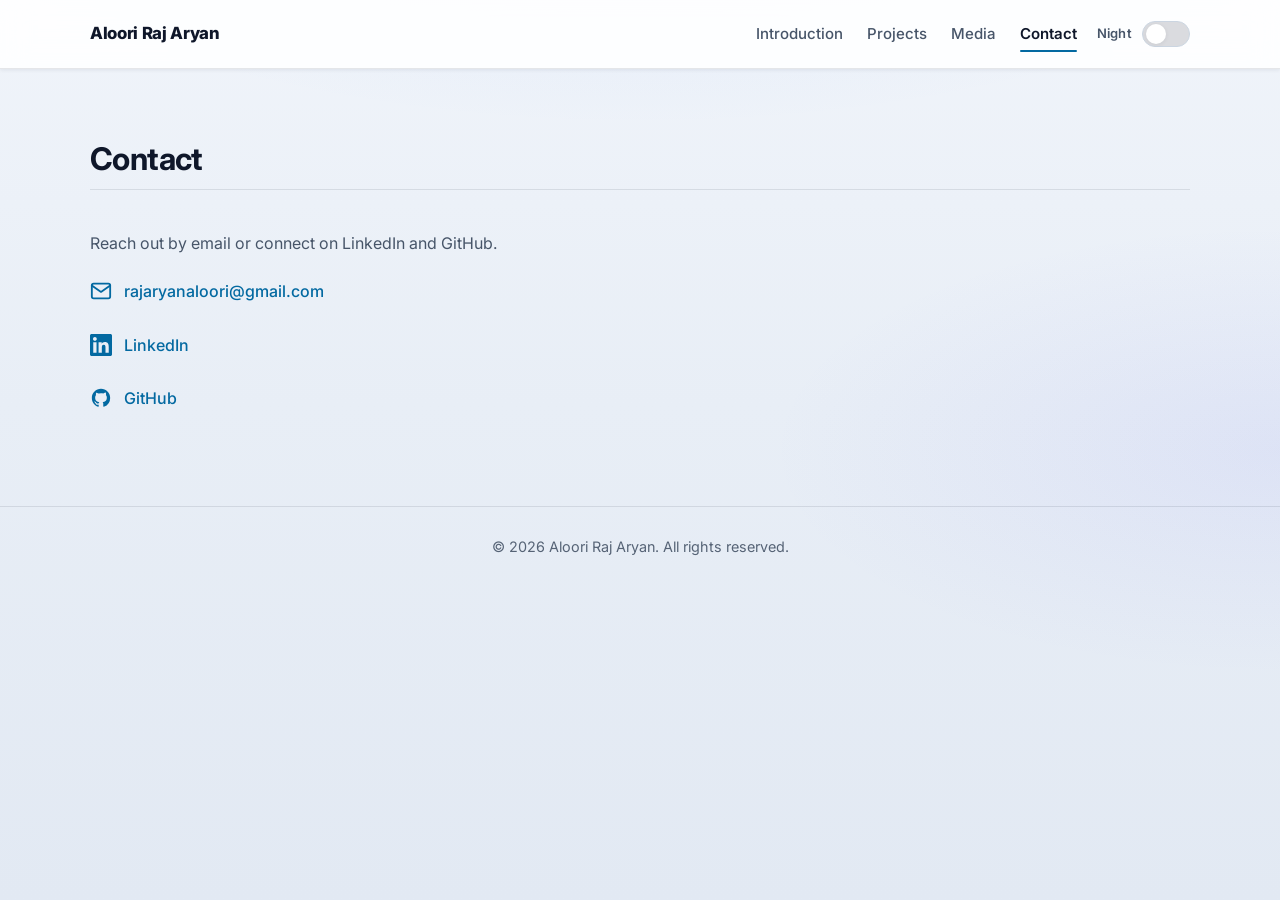
==== contact.html @ c7e55b01 "Seperated pages and added contact links" ====
<!doctype html>
<html lang="en">
  <head>
    <meta charset="UTF-8" />
    <meta name="viewport" content="width=device-width, initial-scale=1.0" />
    <title>Contact | Aloori Raj Aryan</title>
    <meta name="description" content="Contact — Aloori Raj Aryan portfolio." />
    <link rel="preconnect" href="https://fonts.googleapis.com" />
    <link rel="preconnect" href="https://fonts.gstatic.com" crossorigin />
    <link
      href="https://fonts.googleapis.com/css2?family=Inter:wght@400;500;700;800&display=swap"
      rel="stylesheet"
    />
    <link rel="stylesheet" href="./styles.css" />
    <script>
      (function () {
        try {
          var k = "portfolio-theme";
          var s = localStorage.getItem(k);
          if (s === "light" || s === "dark") {
            document.documentElement.setAttribute("data-theme", s);
          } else {
            document.documentElement.setAttribute("data-theme", "light");
          }
        } catch (e) {
          document.documentElement.setAttribute("data-theme", "light");
        }
      })();
    </script>
  </head>
  <body>
    <header class="site-header">
      <div class="container nav-wrap">
        <a class="brand" href="./index.html">Aloori Raj Aryan</a>
        <nav class="nav">
          <a href="./index.html">Introduction</a>
          <a href="./projects.html">Projects</a>
          <a href="./media.html">Media</a>
          <a href="./contact.html" aria-current="page">Contact</a>
        </nav>
        <div class="header-end">
          <label class="theme-switch">
            <span class="theme-switch__label">Night</span>
            <span class="theme-switch__wrap">
              <input
                type="checkbox"
                class="theme-switch__input"
                id="theme-switch-input"
                role="switch"
                aria-checked="false"
                aria-label="Night mode"
              />
              <span class="theme-switch__track" aria-hidden="true">
                <span class="theme-switch__thumb"></span>
              </span>
            </span>
          </label>
          <button class="menu-btn" aria-label="Toggle menu">Menu</button>
        </div>
      </div>
    </header>

    <main>
      <section id="contact" class="section">
        <div class="container">
          <h2>Contact</h2>
          <p class="section-text">
            Reach out by email or connect on LinkedIn and GitHub.
          </p>
          <div class="contact-links">
            <a href="mailto:rajaryanaloori@gmail.com" class="contact-link">
              <span class="contact-link__icon" aria-hidden="true">
                <svg xmlns="http://www.w3.org/2000/svg" viewBox="0 0 24 24" fill="none" stroke="currentColor" stroke-width="2" stroke-linecap="round" stroke-linejoin="round">
                  <path d="M4 4h16c1.1 0 2 .9 2 2v12c0 1.1-.9 2-2 2H4c-1.1 0-2-.9-2-2V6c0-1.1.9-2 2-2z" />
                  <polyline points="22,6 12,13 2,6" />
                </svg>
              </span>
              <span class="contact-link__text">rajaryanaloori@gmail.com</span>
            </a>
            <a
              href="https://www.linkedin.com/in/aloori-raj-aryan-b364081b4/"
              target="_blank"
              rel="noopener noreferrer"
              class="contact-link"
            >
              <span class="contact-link__icon" aria-hidden="true">
                <svg xmlns="http://www.w3.org/2000/svg" viewBox="0 0 24 24" fill="currentColor" aria-hidden="true">
                  <path d="M20.447 20.452h-3.554v-5.569c0-1.328-.027-3.037-1.852-3.037-1.853 0-2.136 1.445-2.136 2.939v5.667H9.351V9h3.414v1.561h.046c.477-.9 1.637-1.85 3.37-1.85 3.601 0 4.267 2.37 4.267 5.455v6.286zM5.337 7.433c-1.144 0-2.063-.926-2.063-2.065 0-1.138.92-2.063 2.063-2.063 1.14 0 2.064.925 2.064 2.063 0 1.139-.925 2.065-2.064 2.065zm1.782 13.019H3.555V9h3.564v11.452zM22.225 0H1.771C.792 0 0 .774 0 1.729v20.542C0 23.227.792 24 1.771 24h20.451C23.2 24 24 23.227 24 22.271V1.729C24 .774 23.2 0 22.222 0h.003z" />
                </svg>
              </span>
              <span class="contact-link__text">LinkedIn</span>
            </a>
            <a
              href="https://github.com/Aloori-Raj-Aryan"
              target="_blank"
              rel="noopener noreferrer"
              class="contact-link"
            >
              <span class="contact-link__icon" aria-hidden="true">
                <svg xmlns="http://www.w3.org/2000/svg" viewBox="0 0 24 24" fill="currentColor" aria-hidden="true">
                  <path fill-rule="evenodd" d="M12 2C6.477 2 2 6.484 2 12.02c0 4.428 2.865 8.18 6.839 9.504.5.092.682-.217.682-.483 0-.237-.008-.866-.013-1.7-2.782.605-3.369-1.343-3.369-1.343-.454-1.158-1.11-1.466-1.11-1.466-.908-.62.069-.608.069-.608 1.003.07 1.531 1.032 1.531 1.032.892 1.53 2.341 1.088 2.91.832.092-.647.35-1.088.636-1.338-2.22-.253-4.555-1.113-4.555-4.951 0-1.093.39-1.988 1.031-2.688-.103-.253-.446-1.272.098-2.65 0 0 .84-.27 2.75 1.026A9.564 9.564 0 0112 6.844c.85.004 1.705.115 2.504.337 1.909-1.296 2.747-1.027 2.747-1.027.546 1.379.202 2.398.1 2.651.64.7 1.028 1.595 1.028 2.688 0 3.848-2.339 4.695-4.566 4.943.359.309.678.92.678 1.855 0 1.338-.012 2.419-.012 2.747 0 .268.18.58.688.482A10.019 10.019 0 0022 12.02C22 6.484 17.522 2 12 2z" clip-rule="evenodd" />
                </svg>
              </span>
              <span class="contact-link__text">GitHub</span>
            </a>
          </div>
        </div>
      </section>
    </main>

    <footer class="site-footer">
      <div class="container">
        <p>
          &copy; <span id="year"></span> Aloori Raj Aryan. All rights reserved.
        </p>
      </div>
    </footer>

    <script src="./script.js"></script>
  </body>
</html>
---- styles.css ----
:root {
  --bg: #0a0e18;
  --bg-mid: #0f1524;
  --bg-deep: #0c1220;
  --panel: #151c2d;
  --text: #e8ecf3;
  --muted: #9aa6b8;
  --primary: #6bb8ff;
  --primary-hover: #8bc9ff;
  --primary-muted: rgba(107, 184, 255, 0.14);
  --primary-glow: rgba(107, 184, 255, 0.08);
  --border: rgba(255, 255, 255, 0.1);
  --border-strong: #2b3a52;
  --section-divider: rgba(255, 255, 255, 0.04);
  --grad-spot-a: rgba(107, 184, 255, 0.09);
  --grad-spot-b: rgba(91, 110, 180, 0.06);
  --header-bg: rgba(10, 14, 24, 0.82);
  --intro-photo-bg: rgba(21, 28, 45, 0.5);
  --card-bg: linear-gradient(165deg, rgba(22, 30, 48, 0.95) 0%, rgba(15, 21, 36, 0.98) 100%);
  --code-bg: rgba(107, 184, 255, 0.1);
  --code-border: rgba(107, 184, 255, 0.2);
  --btn-primary-fg: #061018;
  --btn-primary-shadow: rgba(107, 184, 255, 0.35);
  --btn-ghost-bg: rgba(255, 255, 255, 0.03);
  --card-hover-border: rgba(107, 184, 255, 0.22);
  --card-hover-ring: rgba(107, 184, 255, 0.06);
  --video-border: rgba(255, 255, 255, 0.08);
  --contact-underline: rgba(107, 184, 255, 0.5);
  --nav-mobile-bg: rgba(17, 25, 43, 0.96);
  --nav-row-hover: rgba(255, 255, 255, 0.06);
  --menu-btn-bg: rgba(255, 255, 255, 0.04);
  --menu-btn-hover-bg: rgba(255, 255, 255, 0.08);
  --menu-btn-hover-border: rgba(255, 255, 255, 0.15);
  --switch-track-off: rgba(255, 255, 255, 0.12);
  --switch-thumb: #f1f5f9;
  --max-width: 1100px;
  --radius-sm: 10px;
  --radius-md: 14px;
  --radius-lg: 18px;
  --shadow-sm: 0 2px 8px rgba(0, 0, 0, 0.35);
  --shadow-md: 0 8px 32px rgba(0, 0, 0, 0.45);
  --shadow-glow: 0 0 0 1px rgba(107, 184, 255, 0.12);
  --ease-out: cubic-bezier(0.33, 1, 0.68, 1);
}

[data-theme="light"] {
  --bg: #f0f4fa;
  --bg-mid: #e8eef6;
  --bg-deep: #e2e9f3;
  --panel: #ffffff;
  --text: #0f172a;
  --muted: #475569;
  --primary: #0369a1;
  --primary-hover: #0284c7;
  --primary-muted: rgba(3, 105, 161, 0.12);
  --primary-glow: rgba(3, 105, 161, 0.1);
  --border: rgba(15, 23, 42, 0.1);
  --border-strong: #cbd5e1;
  --section-divider: rgba(15, 23, 42, 0.06);
  --grad-spot-a: rgba(59, 130, 246, 0.14);
  --grad-spot-b: rgba(99, 102, 241, 0.08);
  --header-bg: rgba(255, 255, 255, 0.88);
  --intro-photo-bg: rgba(241, 245, 249, 0.95);
  --card-bg: linear-gradient(165deg, #ffffff 0%, #f8fafc 100%);
  --code-bg: rgba(3, 105, 161, 0.08);
  --code-border: rgba(3, 105, 161, 0.2);
  --btn-primary-fg: #f8fafc;
  --btn-primary-shadow: rgba(3, 105, 161, 0.35);
  --btn-ghost-bg: rgba(15, 23, 42, 0.04);
  --card-hover-border: rgba(3, 105, 161, 0.28);
  --card-hover-ring: rgba(3, 105, 161, 0.08);
  --video-border: rgba(15, 23, 42, 0.1);
  --contact-underline: rgba(3, 105, 161, 0.45);
  --nav-mobile-bg: rgba(255, 255, 255, 0.96);
  --nav-row-hover: rgba(15, 23, 42, 0.06);
  --menu-btn-bg: rgba(15, 23, 42, 0.05);
  --menu-btn-hover-bg: rgba(15, 23, 42, 0.09);
  --menu-btn-hover-border: rgba(15, 23, 42, 0.18);
  --switch-track-off: rgba(15, 23, 42, 0.15);
  --switch-thumb: #ffffff;
  --shadow-sm: 0 1px 4px rgba(15, 23, 42, 0.08);
  --shadow-md: 0 12px 40px rgba(15, 23, 42, 0.12);
  --shadow-glow: 0 0 0 1px rgba(3, 105, 161, 0.12);
}

* {
  box-sizing: border-box;
}

html {
  color-scheme: dark;
}

html[data-theme="light"] {
  color-scheme: light;
}

html,
body {
  margin: 0;
  padding: 0;
  font-family: "Inter", system-ui, -apple-system, sans-serif;
  font-size: 16px;
  line-height: 1.65;
  background-color: var(--bg);
  background-image:
    radial-gradient(ellipse 120% 80% at 50% -30%, var(--grad-spot-a), transparent 55%),
    radial-gradient(ellipse 80% 50% at 100% 50%, var(--grad-spot-b), transparent 50%),
    linear-gradient(180deg, var(--bg) 0%, var(--bg-mid) 45%, var(--bg-deep) 100%);
  background-attachment: fixed;
  color: var(--text);
  scroll-behavior: smooth;
  -webkit-font-smoothing: antialiased;
  text-rendering: optimizeLegibility;
}

::selection {
  background: var(--primary-muted);
  color: var(--text);
}

img,
video {
  display: block;
  width: 100%;
  border-radius: var(--radius-md);
}

a {
  color: inherit;
}

.container {
  width: min(var(--max-width), 92%);
  margin: 0 auto;
}

.section {
  padding: clamp(56px, 8vw, 88px) 0;
  position: relative;
}

.section + .section {
  border-top: 1px solid var(--section-divider);
}

main > section:first-child {
  padding-top: clamp(48px, 7vw, 72px);
}

.site-header {
  position: sticky;
  top: 0;
  z-index: 20;
  backdrop-filter: blur(14px);
  -webkit-backdrop-filter: blur(14px);
  background: var(--header-bg);
  border-bottom: 1px solid var(--border);
  box-shadow: var(--shadow-sm);
}

.nav-wrap {
  display: flex;
  align-items: center;
  gap: clamp(12px, 2vw, 20px);
  min-height: 68px;
  flex-wrap: wrap;
}

.header-end {
  display: flex;
  align-items: center;
  gap: 10px;
  flex-shrink: 0;
}

.theme-switch {
  display: inline-flex;
  align-items: center;
  gap: 10px;
  cursor: pointer;
  user-select: none;
  font-size: 0.8125rem;
  font-weight: 600;
  color: var(--muted);
  letter-spacing: 0.02em;
}

.theme-switch:hover {
  color: var(--text);
}

.theme-switch__wrap {
  position: relative;
  display: inline-block;
  width: 48px;
  height: 26px;
  flex-shrink: 0;
}

.theme-switch__input {
  position: absolute;
  inset: 0;
  z-index: 2;
  width: 100%;
  height: 100%;
  margin: 0;
  opacity: 0;
  cursor: pointer;
}

.theme-switch__track {
  position: absolute;
  inset: 0;
  border-radius: 999px;
  background: var(--switch-track-off);
  border: 1px solid var(--border-strong);
  transition:
    background 0.25s var(--ease-out),
    border-color 0.25s var(--ease-out),
    box-shadow 0.25s var(--ease-out);
  pointer-events: none;
}

.theme-switch__thumb {
  position: absolute;
  top: 2px;
  left: 3px;
  width: 20px;
  height: 20px;
  border-radius: 50%;
  background: var(--switch-thumb);
  box-shadow: var(--shadow-sm);
  transition: transform 0.25s var(--ease-out);
  pointer-events: none;
}

.theme-switch__input:focus-visible ~ .theme-switch__track {
  outline: 2px solid var(--primary);
  outline-offset: 3px;
}

.theme-switch__input:checked ~ .theme-switch__track {
  background: var(--primary);
  border-color: var(--primary);
  box-shadow: 0 0 0 1px var(--primary-muted);
}

.theme-switch__input:checked ~ .theme-switch__track .theme-switch__thumb {
  transform: translateX(20px);
  background: #fff;
  box-shadow: 0 1px 4px rgba(0, 0, 0, 0.22);
}

.brand {
  text-decoration: none;
  font-weight: 800;
  font-size: 1.05rem;
  letter-spacing: -0.02em;
  color: var(--text);
  transition: color 0.2s var(--ease-out);
}

.brand:hover {
  color: var(--primary);
}

.nav {
  display: flex;
  flex: 1;
  justify-content: flex-end;
  gap: 8px 24px;
  flex-wrap: wrap;
  align-items: center;
  min-width: 0;
}

.nav a {
  text-decoration: none;
  color: var(--muted);
  font-size: 0.94rem;
  font-weight: 500;
  padding: 6px 0;
  position: relative;
  transition: color 0.2s var(--ease-out);
}

.nav a::after {
  content: "";
  position: absolute;
  left: 0;
  bottom: 0;
  width: 100%;
  height: 2px;
  background: var(--primary);
  border-radius: 2px;
  transform: scaleX(0);
  transform-origin: right;
  transition: transform 0.25s var(--ease-out);
}

.nav a:hover {
  color: var(--text);
}

.nav a[aria-current="page"] {
  color: var(--text);
  font-weight: 600;
}

.nav a[aria-current="page"]::after {
  transform: scaleX(1);
  transform-origin: left;
}

.nav a:hover::after {
  transform: scaleX(1);
  transform-origin: left;
}

.menu-btn {
  display: none;
  background: var(--menu-btn-bg);
  color: var(--text);
  border: 1px solid var(--border-strong);
  padding: 8px 14px;
  border-radius: var(--radius-sm);
  cursor: pointer;
  font-weight: 500;
  transition: background 0.2s, border-color 0.2s;
}

.menu-btn:hover {
  background: var(--menu-btn-hover-bg);
  border-color: var(--menu-btn-hover-border);
}

.hero-inner {
  max-width: 70ch;
}

.intro-split {
  display: grid;
  grid-template-columns: minmax(0, 1fr) minmax(0, 1.35fr);
  gap: clamp(28px, 4vw, 48px);
  align-items: start;
}

.intro-photo {
  min-width: 0;
  border-radius: var(--radius-lg);
  overflow: hidden;
  border: 1px solid var(--border);
  background: var(--intro-photo-bg);
  box-shadow: var(--shadow-md), var(--shadow-glow);
  transition: box-shadow 0.35s var(--ease-out), transform 0.35s var(--ease-out);
}

.intro-photo:hover {
  box-shadow: var(--shadow-md), 0 0 40px var(--primary-glow);
}

.intro-photo img {
  border-radius: 0;
  aspect-ratio: 4 / 5;
  object-fit: cover;
  min-height: 220px;
}

.intro-copy {
  min-width: 0;
  padding-top: 4px;
}

.intro-copy .section-text {
  max-width: none;
}

.intro-copy h2 {
  font-size: clamp(1.6rem, 3vw, 2rem);
  letter-spacing: -0.03em;
  margin-bottom: 1.25rem;
  padding-bottom: 0.85rem;
  border-bottom: 1px solid var(--border);
  position: relative;
}

.intro-copy h2::after {
  content: "";
  position: absolute;
  left: 0;
  bottom: -1px;
  width: 48px;
  height: 2px;
  background: linear-gradient(90deg, var(--primary), transparent);
  border-radius: 2px;
}

.kicker {
  color: var(--primary);
  margin: 0 0 10px;
  font-weight: 600;
}

h1,
h2,
h3 {
  margin-top: 0;
  line-height: 1.2;
  letter-spacing: -0.02em;
}

h1 {
  font-size: clamp(2rem, 4.5vw, 3.4rem);
  margin-bottom: 14px;
  font-weight: 800;
}

h2 {
  font-size: clamp(1.45rem, 2.8vw, 1.95rem);
  margin-bottom: 1.25rem;
  font-weight: 700;
  color: var(--text);
}

main .section:not(#introduction) > .container > h2 {
  display: inline-block;
  margin-bottom: 1.5rem;
  padding-bottom: 0.65rem;
  border-bottom: 1px solid var(--border);
  width: 100%;
  max-width: 100%;
}

h3 {
  font-size: 1.05rem;
  font-weight: 600;
  color: var(--text);
}

.lead,
.section-text {
  color: var(--muted);
  max-width: 65ch;
}

.section-text code {
  font-family: ui-monospace, "Cascadia Code", "Segoe UI Mono", monospace;
  font-size: 0.88em;
  padding: 0.15em 0.45em;
  background: var(--code-bg);
  border: 1px solid var(--code-border);
  border-radius: 6px;
  color: var(--primary-hover);
}

.hero-actions {
  margin-top: 22px;
  display: flex;
  gap: 12px;
  flex-wrap: wrap;
}

.btn {
  display: inline-flex;
  align-items: center;
  justify-content: center;
  padding: 11px 20px;
  border-radius: var(--radius-sm);
  text-decoration: none;
  font-weight: 600;
  font-size: 0.95rem;
  transition: transform 0.2s var(--ease-out), box-shadow 0.2s, background 0.2s, border-color 0.2s;
}

.btn:focus-visible {
  outline: 2px solid var(--primary);
  outline-offset: 3px;
}

.btn-primary {
  background: linear-gradient(180deg, var(--primary-hover) 0%, var(--primary) 100%);
  color: var(--btn-primary-fg);
  box-shadow: 0 2px 12px var(--btn-primary-shadow);
}

.btn-primary:hover {
  transform: translateY(-1px);
  box-shadow: 0 6px 20px var(--btn-primary-shadow);
}

.btn-primary:active {
  transform: translateY(0);
}

.btn-ghost {
  border: 1px solid var(--border-strong);
  background: var(--btn-ghost-bg);
  color: var(--text);
}

.btn-ghost:hover {
  border-color: var(--primary);
  background: var(--primary-muted);
  color: var(--text);
}

.cards-grid {
  display: grid;
  grid-template-columns: repeat(3, minmax(0, 1fr));
  gap: 22px;
}

.card {
  background: var(--card-bg);
  border: 1px solid var(--border);
  border-radius: var(--radius-md);
  overflow: hidden;
  box-shadow: var(--shadow-sm);
  transition: transform 0.3s var(--ease-out), box-shadow 0.3s var(--ease-out), border-color 0.3s;
}

.card:hover {
  transform: translateY(-4px);
  border-color: var(--card-hover-border);
  box-shadow: var(--shadow-md), 0 0 0 1px var(--card-hover-ring);
}

.card-body {
  padding: 18px 18px;
}

.card-body p {
  color: var(--muted);
  line-height: 1.6;
}

.card-body a {
  color: var(--primary);
  text-decoration: none;
  font-weight: 500;
  transition: color 0.2s;
}

.card-body a:hover {
  color: var(--primary-hover);
  text-decoration: underline;
  text-underline-offset: 3px;
}

.project-card video {
  border: 1px solid var(--video-border);
}

.card-body h3 {
  margin-bottom: 8px;
}

.card-body p {
  margin: 0;
}

.card-body p + * {
  margin-top: 12px;
}

.video-card {
  padding: 14px;
  margin-top: 8px;
}

.contact-links {
  display: flex;
  flex-direction: column;
  align-items: flex-start;
  gap: 14px;
  margin-top: 12px;
}

.contact-link {
  display: inline-flex;
  align-items: center;
  gap: 12px;
  color: var(--primary);
  text-decoration: none;
  font-weight: 500;
  padding: 6px 0;
  border-bottom: 1px solid transparent;
  transition: color 0.2s, border-color 0.2s;
}

.contact-link__icon {
  display: flex;
  flex-shrink: 0;
  color: var(--primary);
  transition: color 0.2s;
}

.contact-link__icon svg {
  width: 22px;
  height: 22px;
  display: block;
}

.contact-link:hover {
  color: var(--primary-hover);
  border-bottom-color: var(--contact-underline);
}

.contact-link:hover .contact-link__icon {
  color: var(--primary-hover);
}

.site-footer {
  border-top: 1px solid var(--border);
  padding: 28px 0 32px;
  color: var(--muted);
  font-size: 0.9rem;
  text-align: center;
}

.site-footer p {
  margin: 0;
  opacity: 0.9;
}

.hidden {
  display: none !important;
}

.intro-split--no-photo {
  grid-template-columns: 1fr;
}

.intro-split--no-photo .intro-photo {
  display: none;
}

#intro-hero-image:not([src]),
#intro-hero-image[src=""] {
  display: none;
}

.intro-body p {
  margin: 0 0 1.15em;
  color: var(--muted);
  font-size: 1.02rem;
  line-height: 1.75;
}

.intro-body p:last-child {
  margin-bottom: 0;
}

#introduction-error {
  margin-top: 1rem;
  padding: 12px 16px;
  border-radius: var(--radius-sm);
  background: rgba(220, 80, 80, 0.12);
  border: 1px solid rgba(220, 80, 80, 0.35);
  color: #f0b4b4;
  max-width: none;
}

@media (max-width: 900px) {
  .intro-split:not(.intro-split--no-photo) {
    grid-template-columns: 1fr;
  }

  .intro-photo img {
    max-height: 420px;
    aspect-ratio: 16 / 10;
    object-fit: cover;
  }

  .cards-grid {
    grid-template-columns: 1fr 1fr;
  }
}

@media (max-width: 680px) {
  .menu-btn {
    display: inline-flex;
  }

  .nav {
    flex: none;
    justify-content: flex-start;
    position: absolute;
    right: 4%;
    top: 72px;
    width: 220px;
    background: var(--nav-mobile-bg);
    border: 1px solid var(--border-strong);
    border-radius: var(--radius-md);
    padding: 12px;
    flex-direction: column;
    gap: 4px;
    display: none;
    box-shadow: var(--shadow-md);
  }

  .nav a::after {
    display: none;
  }

  .nav a {
    padding: 10px 12px;
    border-radius: 8px;
  }

  .nav a:hover {
    background: var(--nav-row-hover);
  }

  .nav.open {
    display: flex;
  }

  .cards-grid {
    grid-template-columns: 1fr;
  }
}
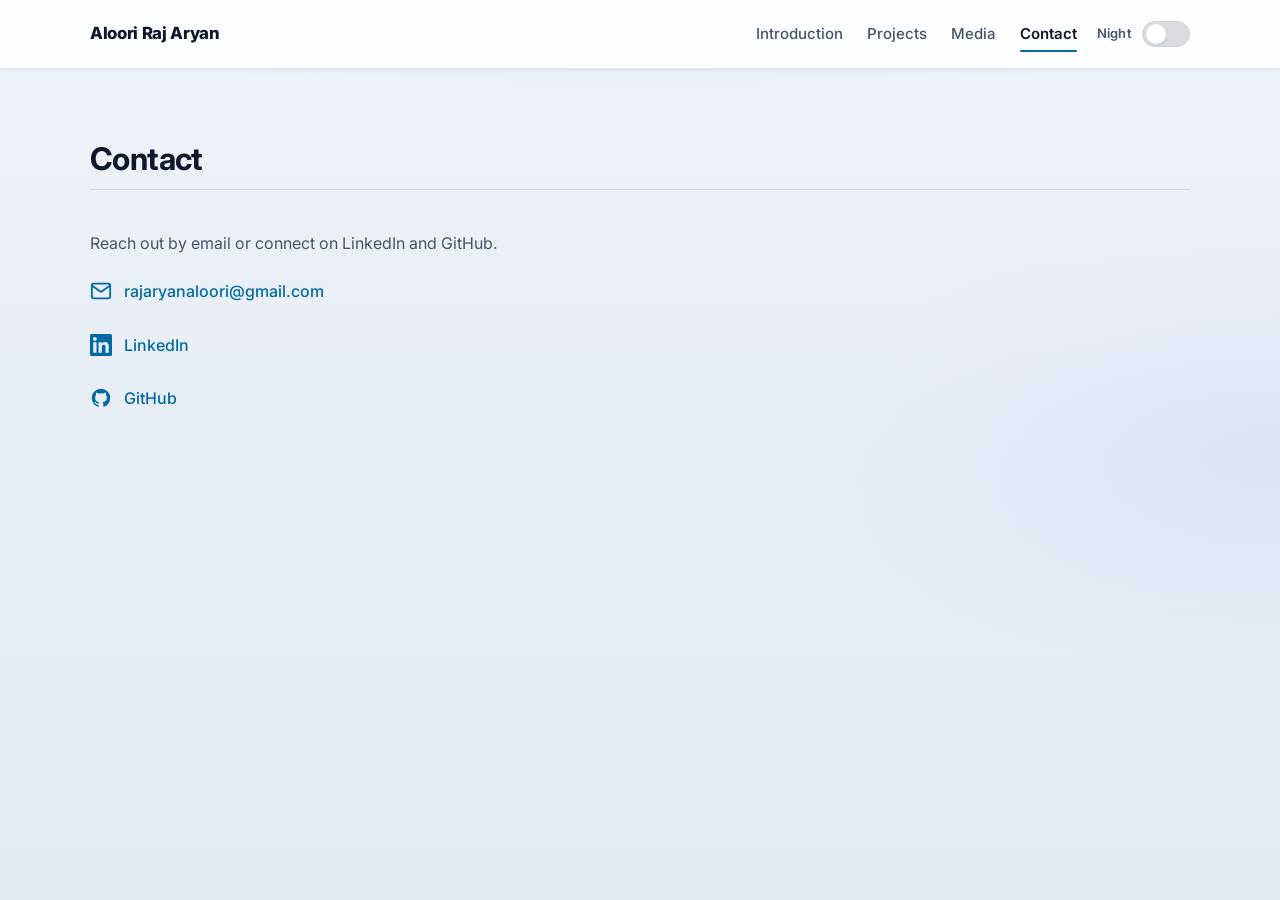
==== commit 983445bf: "removed footer" ====
--- a/contact.html
+++ b/contact.html
@@ -108,14 +108,6 @@
       </section>
     </main>
 
-    <footer class="site-footer">
-      <div class="container">
-        <p>
-          &copy; <span id="year"></span> Aloori Raj Aryan. All rights reserved.
-        </p>
-      </div>
-    </footer>
-
     <script src="./script.js"></script>
   </body>
 </html>
